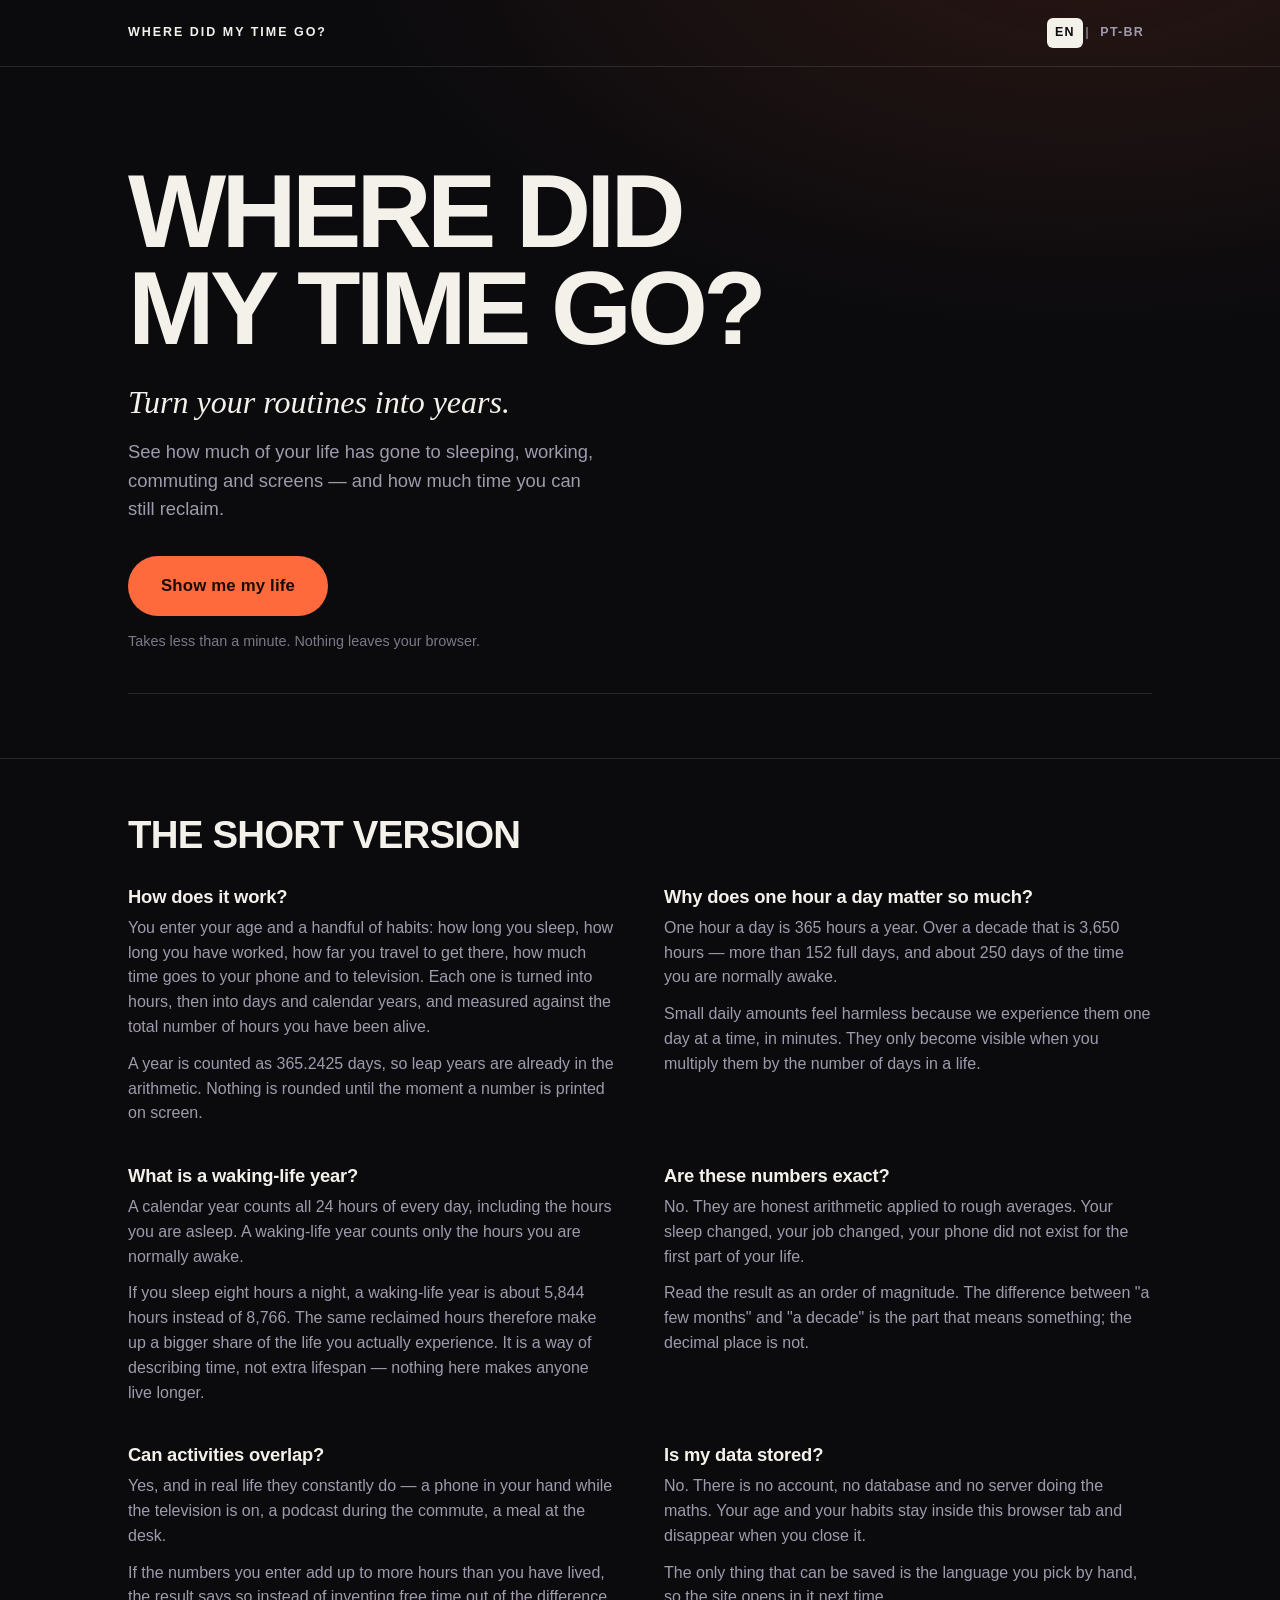
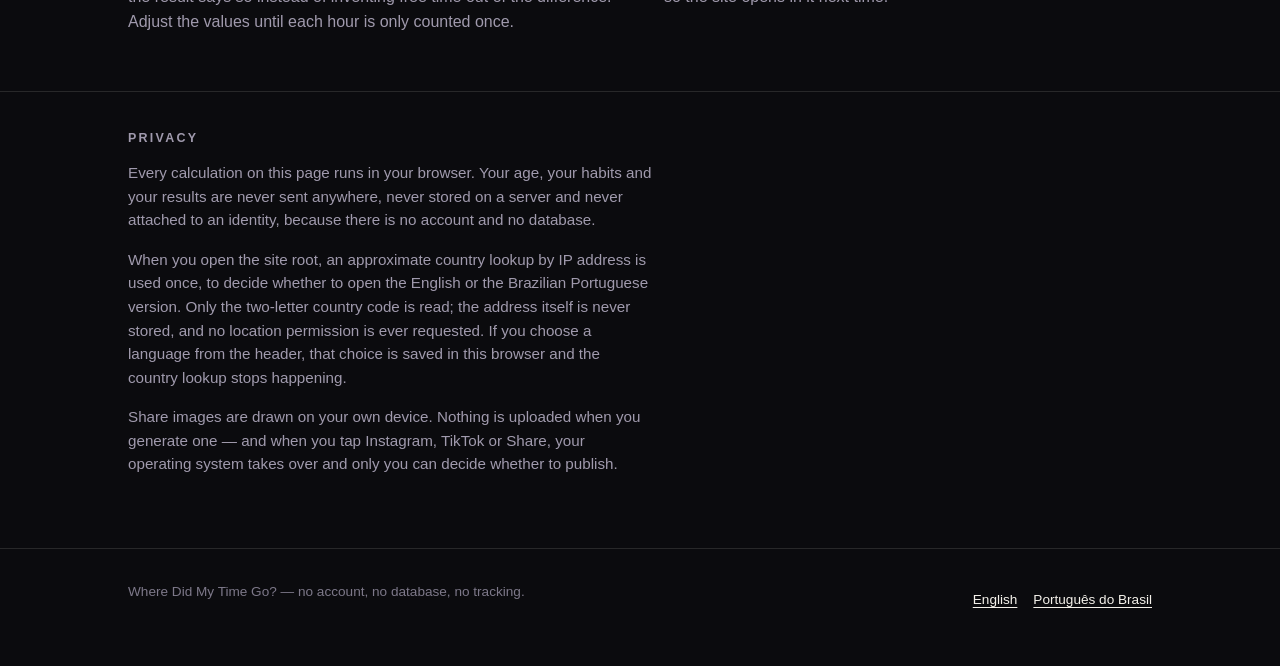
==== index.html @ 9c1699c2 "Add "Where Did My Time Go?" static site A self-contained static utility that converts everyday routi" ====
<!DOCTYPE html>
<html lang="en" data-page="root">
<head>
<meta charset="utf-8">
<meta name="viewport" content="width=device-width, initial-scale=1">
<title>Where Did My Time Go? — Para Onde Foi Meu Tempo?</title>
<meta name="description" content="Turn sleep, work, commuting and screen time into years. Transforme sono, trabalho, deslocamento e tempo de tela em anos.">
<meta name="theme-color" content="#0b0b0e">

<link rel="canonical" href="https://where-did-my-time-go.com/">
<link rel="alternate" hreflang="en" href="https://where-did-my-time-go.com/en/">
<link rel="alternate" hreflang="pt-BR" href="https://where-did-my-time-go.com/pt-br/">
<link rel="alternate" hreflang="x-default" href="https://where-did-my-time-go.com/">

<meta property="og:type" content="website">
<meta property="og:url" content="https://where-did-my-time-go.com/">
<meta property="og:title" content="Where Did My Time Go?">
<meta property="og:description" content="Turn your routines into years.">

<link rel="stylesheet" href="./assets/styles.css">
<link rel="icon" href="data:image/svg+xml,%3Csvg xmlns='http://www.w3.org/2000/svg' viewBox='0 0 100 100'%3E%3Crect width='100' height='100' rx='22' fill='%230b0b0e'/%3E%3Ccircle cx='50' cy='50' r='30' fill='none' stroke='%23ff6a3d' stroke-width='7'/%3E%3Cpath d='M50 30v22l14 9' stroke='%23f4f1ea' stroke-width='7' fill='none' stroke-linecap='round'/%3E%3C/svg%3E">

<script defer src="./assets/language.js"></script>
</head>

<body>
<main class="redirect-page">
  <div>
    <h1 class="redirect-title">Where did my time go?</h1>
    <p class="redirect-status" id="redirect-status" role="status" aria-live="polite">
      Choosing your language… / Escolhendo seu idioma…
    </p>
    <nav class="redirect-links" aria-label="Language / Idioma">
      <a class="btn btn-ghost" href="./en/" hreflang="en" lang="en">English</a>
      <a class="btn btn-ghost" href="./pt-br/" hreflang="pt-BR" lang="pt-BR">Português do Brasil</a>
    </nav>
    <noscript>
      <p class="redirect-status">Pick a language above. / Escolha um idioma acima.</p>
    </noscript>
  </div>
</main>
</body>
</html>
---- assets/styles.css ----
/*
 * styles.css — one stylesheet for the root redirector and both language pages.
 * Mobile first. Typography does the work; colour is never the only signal.
 */

/* ------------------------------------------------------------------ *
 * Tokens
 * ------------------------------------------------------------------ */

:root {
  color-scheme: dark;

  --ink: #0b0b0e;
  --ink-2: #101017;
  --surface: #15151d;
  --surface-2: #1c1c26;
  --line: rgba(244, 241, 234, 0.12);
  --line-strong: rgba(244, 241, 234, 0.24);

  --paper: #f4f1ea;
  --muted: #a09aad;
  --muted-2: #7d7889;

  --accent: #ff6a3d;
  --accent-soft: rgba(255, 106, 61, 0.14);
  --warn: #ffce4f;

  --font-sans: "Helvetica Neue", Helvetica, -apple-system, BlinkMacSystemFont, "Segoe UI",
    Roboto, Arial, sans-serif;
  --font-serif: ui-serif, Georgia, "Times New Roman", serif;

  --radius: 14px;
  --radius-lg: 22px;

  --wrap: 68rem;
  --gutter: 1.25rem;
}

*,
*::before,
*::after {
  box-sizing: border-box;
}

html {
  -webkit-text-size-adjust: 100%;
}

body {
  margin: 0;
  background: var(--ink);
  color: var(--paper);
  font-family: var(--font-sans);
  font-size: 1rem;
  line-height: 1.55;
  overflow-x: hidden;
  text-rendering: optimizeLegibility;
  -webkit-font-smoothing: antialiased;
}

body::before {
  /* one soft light source, top right */
  content: "";
  position: fixed;
  inset: 0;
  pointer-events: none;
  background: radial-gradient(80rem 45rem at 85% -10%, rgba(255, 106, 61, 0.13), transparent 60%);
  z-index: 0;
}

.wrap {
  width: 100%;
  max-width: var(--wrap);
  margin: 0 auto;
  padding: 0 var(--gutter);
  position: relative;
  z-index: 1;
}

h1,
h2,
h3,
h4 {
  margin: 0;
  font-weight: 800;
  letter-spacing: -0.02em;
  line-height: 1.05;
}

p {
  margin: 0 0 1rem;
}

a {
  color: var(--paper);
  text-underline-offset: 0.2em;
}

a:hover {
  color: var(--accent);
}

:focus-visible {
  outline: 3px solid var(--accent);
  outline-offset: 3px;
  border-radius: 4px;
}

.sr-only {
  position: absolute;
  width: 1px;
  height: 1px;
  padding: 0;
  margin: -1px;
  overflow: hidden;
  clip: rect(0 0 0 0);
  clip-path: inset(50%);
  white-space: nowrap;
  border: 0;
}

.skip-link {
  position: absolute;
  left: 0.75rem;
  top: -4rem;
  z-index: 20;
  background: var(--paper);
  color: var(--ink);
  padding: 0.6rem 1rem;
  border-radius: 8px;
  font-weight: 700;
  transition: top 0.15s ease;
}

.skip-link:focus {
  top: 0.75rem;
}

/* ------------------------------------------------------------------ *
 * Header
 * ------------------------------------------------------------------ */

.site-header {
  position: relative;
  z-index: 2;
  padding: 1.1rem 0;
  border-bottom: 1px solid var(--line);
}

.site-header .wrap {
  display: flex;
  align-items: center;
  justify-content: space-between;
  gap: 1rem;
}

.brand {
  font-size: 0.78rem;
  font-weight: 800;
  letter-spacing: 0.16em;
  text-transform: uppercase;
  text-decoration: none;
  color: var(--paper);
}

.brand:hover {
  color: var(--accent);
}

.lang-switch {
  display: flex;
  align-items: center;
  gap: 0.15rem;
  font-size: 0.78rem;
  font-weight: 700;
  letter-spacing: 0.1em;
}

.lang-switch a {
  padding: 0.35rem 0.5rem;
  border-radius: 6px;
  color: var(--muted);
  text-decoration: none;
}

.lang-switch a:hover {
  color: var(--paper);
  background: var(--surface);
}

.lang-switch a[aria-current="true"] {
  color: var(--ink);
  background: var(--paper);
}

.lang-sep {
  color: var(--muted-2);
}

/* ------------------------------------------------------------------ *
 * Buttons
 * ------------------------------------------------------------------ */

.btn {
  display: inline-flex;
  align-items: center;
  justify-content: center;
  gap: 0.5rem;
  min-height: 3rem;
  padding: 0.85rem 1.4rem;
  border: 1px solid transparent;
  border-radius: 999px;
  background: transparent;
  color: var(--paper);
  font: inherit;
  font-weight: 700;
  letter-spacing: 0.01em;
  cursor: pointer;
  transition: background-color 0.15s ease, color 0.15s ease, border-color 0.15s ease,
    transform 0.15s ease;
}

.btn:disabled {
  opacity: 0.4;
  cursor: not-allowed;
}

.btn-primary {
  background: var(--accent);
  color: #1a0b05;
}

.btn-primary:hover:not(:disabled) {
  background: #ff835c;
}

.btn-solid {
  background: var(--paper);
  color: var(--ink);
}

.btn-solid:hover:not(:disabled) {
  background: #fff;
}

.btn-ghost {
  border-color: var(--line-strong);
  color: var(--paper);
}

.btn-ghost:hover:not(:disabled) {
  background: var(--surface-2);
  border-color: var(--paper);
}

.btn-quiet {
  background: var(--surface-2);
  color: var(--paper);
  min-height: 2.6rem;
  padding: 0.6rem 1.1rem;
  font-size: 0.92rem;
}

.btn-quiet:hover:not(:disabled) {
  background: #262633;
}

.btn-lg {
  min-height: 3.5rem;
  padding: 1rem 2rem;
  font-size: 1.05rem;
}

/* ------------------------------------------------------------------ *
 * Hero
 * ------------------------------------------------------------------ */

.hero {
  padding: 3.5rem 0 3rem;
}

.hero-title {
  font-size: clamp(2.6rem, 12vw, 6.5rem);
  line-height: 0.94;
  letter-spacing: -0.045em;
  text-transform: uppercase;
  margin-bottom: 1.5rem;
  text-wrap: balance;
}

.hero-lede {
  font-family: var(--font-serif);
  font-size: clamp(1.35rem, 4.6vw, 2rem);
  line-height: 1.25;
  font-style: italic;
  color: var(--paper);
  margin-bottom: 1rem;
  max-width: 24ch;
}

.hero-sub {
  font-size: 1.05rem;
  color: var(--muted);
  max-width: 46ch;
  margin-bottom: 2rem;
}

.hero-helper {
  margin-top: 0.9rem;
  font-size: 0.9rem;
  color: var(--muted-2);
}

.hero-rule {
  height: 1px;
  background: var(--line);
  margin: 2.5rem 0 0;
  border: 0;
}

/* ------------------------------------------------------------------ *
 * Sections
 * ------------------------------------------------------------------ */

.section {
  padding: 3rem 0;
}

.section-title {
  font-size: clamp(1.9rem, 7vw, 3.4rem);
  text-transform: uppercase;
  letter-spacing: -0.03em;
  margin-bottom: 0.75rem;
  text-wrap: balance;
}

.section-lead {
  color: var(--muted);
  max-width: 52ch;
  margin-bottom: 2rem;
}

.section-kicker {
  font-size: 0.78rem;
  font-weight: 800;
  letter-spacing: 0.18em;
  text-transform: uppercase;
  color: var(--muted);
  margin-bottom: 0.75rem;
}

.section-note {
  color: var(--muted);
  font-size: 0.92rem;
  max-width: 56ch;
}

.section-note-warn {
  color: var(--warn);
}

/* ------------------------------------------------------------------ *
 * Calculator
 * ------------------------------------------------------------------ */

/*
 * .calculator also carries .wrap, so only the block padding may be set here —
 * a shorthand would wipe out the gutter and push the form to the screen edge.
 */
.calculator {
  padding-top: 1rem;
  padding-bottom: 3rem;
}

/* Sections whose contents are rendered by JS get their gutter from the inner
   element, since the section itself carries the full-bleed border. */
.result-inner,
.reclaim-inner,
.share-inner {
  width: 100%;
  max-width: var(--wrap);
  margin: 0 auto;
  padding: 0 var(--gutter);
}

.stepnav {
  display: flex;
  gap: 1.25rem;
  list-style: none;
  margin: 0 0 2rem;
  padding: 0 0 1rem;
  border-bottom: 1px solid var(--line);
  font-size: 0.8rem;
  letter-spacing: 0.08em;
  text-transform: uppercase;
  color: var(--muted-2);
  overflow-x: auto;
}

.stepnav-item {
  display: flex;
  align-items: center;
  gap: 0.45rem;
  white-space: nowrap;
}

.stepnav-num {
  display: inline-grid;
  place-items: center;
  width: 1.5rem;
  height: 1.5rem;
  border-radius: 50%;
  border: 1px solid var(--line-strong);
  font-size: 0.75rem;
  font-weight: 700;
}

.stepnav-item.is-current {
  color: var(--paper);
}

.stepnav-item.is-current .stepnav-num {
  background: var(--accent);
  border-color: var(--accent);
  color: #1a0b05;
}

.stepnav-item.is-done {
  color: var(--muted);
}

.stepnav-item.is-done .stepnav-num {
  background: var(--surface-2);
  border-color: var(--line-strong);
}

.step-title {
  font-size: clamp(1.7rem, 6.5vw, 3rem);
  margin-bottom: 0.6rem;
  text-wrap: balance;
}

.step-help {
  color: var(--muted);
  max-width: 52ch;
  margin-bottom: 2rem;
}

.step-actions {
  display: flex;
  flex-wrap: wrap;
  gap: 0.75rem;
  margin-top: 2rem;
}

/* Fields */

.field {
  display: flex;
  flex-direction: column;
  gap: 0.4rem;
  margin-bottom: 1.1rem;
}

.field label {
  font-size: 0.82rem;
  font-weight: 700;
  letter-spacing: 0.06em;
  text-transform: uppercase;
  color: var(--muted);
}

.field input,
.field select,
.caption-text {
  width: 100%;
  min-height: 3.25rem;
  padding: 0.75rem 0.9rem;
  border: 1px solid var(--line-strong);
  border-radius: var(--radius);
  background: var(--surface);
  color: var(--paper);
  font: inherit;
  font-size: 1.05rem;
  font-variant-numeric: tabular-nums;
}

.field select {
  appearance: none;
  background-image: linear-gradient(45deg, transparent 50%, var(--muted) 50%),
    linear-gradient(135deg, var(--muted) 50%, transparent 50%);
  background-position: calc(100% - 1.15rem) 1.45rem, calc(100% - 0.85rem) 1.45rem;
  background-size: 6px 6px, 6px 6px;
  background-repeat: no-repeat;
  padding-right: 2.5rem;
}

.field input:focus,
.field select:focus,
.caption-text:focus {
  border-color: var(--accent);
}

.field input[aria-invalid="true"] {
  border-color: #ff7a7a;
}

.field-help {
  margin: 0;
  font-size: 0.84rem;
  color: var(--muted-2);
}

.field-error {
  margin: 0;
  font-size: 0.86rem;
  font-weight: 600;
  color: #ff9a9a;
}

.field-error::before {
  content: "▲ ";
  font-size: 0.7em;
}

.field-grid {
  display: grid;
  gap: 0 1rem;
  grid-template-columns: 1fr;
}

.field-wide {
  grid-column: 1 / -1;
}

.age-field {
  max-width: 12rem;
}

.age-field input {
  font-size: 2.5rem;
  font-weight: 800;
  min-height: 4.5rem;
  text-align: center;
  letter-spacing: -0.02em;
}

.form-status {
  min-height: 1.4rem;
  color: #ff9a9a;
  font-weight: 600;
  font-size: 0.9rem;
}

/* Accordion panels */

.panels {
  display: flex;
  flex-direction: column;
  gap: 0.6rem;
}

.panel {
  border: 1px solid var(--line);
  border-radius: var(--radius-lg);
  background: linear-gradient(180deg, rgba(255, 255, 255, 0.02), transparent);
  overflow: hidden;
}

.panel.is-open {
  border-color: var(--line-strong);
  background: var(--surface);
}

.panel-heading {
  margin: 0;
  font-size: 1rem;
}

.panel-head {
  display: flex;
  align-items: center;
  gap: 0.75rem;
  width: 100%;
  padding: 1.1rem 1.15rem;
  border: 0;
  background: transparent;
  color: var(--paper);
  font: inherit;
  text-align: left;
  cursor: pointer;
}

.panel-emoji {
  font-size: 1.35rem;
  line-height: 1;
}

.panel-title {
  font-weight: 800;
  letter-spacing: -0.01em;
}

.panel-summary {
  margin-left: auto;
  font-size: 0.85rem;
  color: var(--muted);
  font-variant-numeric: tabular-nums;
  text-align: right;
}

.panel-chevron {
  width: 0.6rem;
  height: 0.6rem;
  border-right: 2px solid var(--muted);
  border-bottom: 2px solid var(--muted);
  transform: rotate(45deg);
  transition: transform 0.2s ease;
  flex: none;
}

.panel.is-open .panel-chevron {
  transform: rotate(-135deg);
}

.panel-body {
  padding: 0 1.15rem 1.35rem;
}

.panel-question {
  font-family: var(--font-serif);
  font-size: 1.15rem;
  font-style: italic;
  color: var(--paper);
  margin: 0 0 1.25rem;
}

.panel-note {
  font-size: 0.87rem;
  color: var(--muted-2);
  max-width: 54ch;
  margin-bottom: 1rem;
}

/* Optional activities */

.extras {
  margin-top: 2.5rem;
}

.extras-title {
  font-size: 0.78rem;
  font-weight: 800;
  letter-spacing: 0.18em;
  text-transform: uppercase;
  color: var(--muted);
  margin-bottom: 1rem;
}

.activities {
  display: flex;
  flex-direction: column;
  gap: 0.75rem;
  margin-bottom: 1rem;
}

.activity {
  border: 1px solid var(--line);
  border-radius: var(--radius-lg);
  background: var(--surface);
  padding: 1rem 1.15rem 0.4rem;
}

.activity-head {
  display: flex;
  align-items: flex-end;
  gap: 0.75rem;
}

.activity-emoji {
  font-size: 1.5rem;
  line-height: 2.6rem;
}

.field-name {
  flex: 1;
}

.activity-remove {
  flex: none;
  width: 2.6rem;
  height: 2.6rem;
  margin-bottom: 1.1rem;
  border: 1px solid var(--line-strong);
  border-radius: 50%;
  background: transparent;
  color: var(--muted);
  font-size: 1.3rem;
  line-height: 1;
  cursor: pointer;
}

.activity-remove:hover {
  color: var(--paper);
  border-color: var(--paper);
}

.activity-picker {
  margin-top: 1rem;
  padding: 1rem;
  border: 1px dashed var(--line-strong);
  border-radius: var(--radius-lg);
}

.activity-picker-hint {
  font-size: 0.85rem;
  color: var(--muted);
  margin-bottom: 0.75rem;
}

.chips {
  display: flex;
  flex-wrap: wrap;
  gap: 0.5rem;
}

.chip {
  padding: 0.6rem 1rem;
  border: 1px solid var(--line-strong);
  border-radius: 999px;
  background: transparent;
  color: var(--paper);
  font: inherit;
  font-size: 0.92rem;
  cursor: pointer;
}

.chip:hover {
  background: var(--surface-2);
  border-color: var(--paper);
}

.chips-radio {
  gap: 0.5rem;
}

.chip-radio input {
  position: absolute;
  opacity: 0;
  width: 1px;
  height: 1px;
}

.chip-radio label {
  display: inline-block;
  padding: 0.6rem 1rem;
  border: 1px solid var(--line-strong);
  border-radius: 999px;
  font-size: 0.92rem;
  font-weight: 600;
  cursor: pointer;
  text-transform: none;
  letter-spacing: 0;
  color: var(--paper);
}

.chip-radio input:checked + label {
  background: var(--paper);
  border-color: var(--paper);
  color: var(--ink);
}

.chip-radio input:focus-visible + label {
  outline: 3px solid var(--accent);
  outline-offset: 3px;
}

/* ------------------------------------------------------------------ *
 * Result
 * ------------------------------------------------------------------ */

.result {
  padding: 2rem 0 3rem;
  border-top: 1px solid var(--line);
}

.result-hero {
  padding: 1.5rem 0 2.5rem;
}

.result-hero-title {
  font-size: clamp(2.1rem, 8.5vw, 4.6rem);
  line-height: 0.98;
  letter-spacing: -0.04em;
  margin-bottom: 1.5rem;
  text-wrap: balance;
}

.result-hero-sub {
  color: var(--muted);
  font-size: 0.95rem;
  letter-spacing: 0.06em;
  text-transform: uppercase;
  margin-bottom: 1.25rem;
}

.bignums {
  display: grid;
  grid-template-columns: repeat(2, minmax(0, 1fr));
  gap: 1.5rem;
  margin: 0;
}

.bignum-value {
  margin: 0;
  font-size: clamp(2.2rem, 9vw, 4rem);
  font-weight: 800;
  letter-spacing: -0.04em;
  font-variant-numeric: tabular-nums;
  line-height: 1;
}

.bignum-label {
  font-size: 0.8rem;
  letter-spacing: 0.16em;
  text-transform: uppercase;
  color: var(--muted);
  margin-top: 0.35rem;
}

/* Life bar */

.lifebar-block {
  margin: 2.5rem 0 3rem;
}

.lifebar {
  display: flex;
  width: 100%;
  height: 5.5rem;
  margin: 1.25rem 0 0.75rem;
  padding: 0;
  list-style: none;
  border-radius: var(--radius);
  overflow: hidden;
  background: var(--surface);
  border: 1px solid var(--line);
}

.lifebar-item {
  width: var(--w);
  min-width: 2px;
  display: flex;
}

.lifebar-seg {
  flex: 1;
  border: 0;
  padding: 0;
  cursor: pointer;
  background-color: var(--c);
  position: relative;
  transition: filter 0.15s ease;
}

.lifebar-seg:hover,
.lifebar-seg.is-active {
  filter: brightness(1.25);
}

.lifebar-seg.is-active::after {
  content: "";
  position: absolute;
  inset: 0;
  border: 2px solid var(--paper);
}

.lifebar-detail {
  min-height: 3rem;
  font-size: 0.92rem;
  color: var(--muted);
  font-variant-numeric: tabular-nums;
}

.legend {
  display: grid;
  grid-template-columns: 1fr;
  gap: 0.35rem;
  margin-top: 0.5rem;
}

.legend-item {
  display: flex;
  align-items: center;
  gap: 0.65rem;
  width: 100%;
  padding: 0.55rem 0.65rem;
  border: 1px solid transparent;
  border-radius: 10px;
  background: transparent;
  color: var(--paper);
  font: inherit;
  font-size: 0.92rem;
  text-align: left;
  cursor: pointer;
}

.legend-item:hover,
.legend-item.is-active {
  background: var(--surface);
  border-color: var(--line);
}

.legend-swatch {
  flex: none;
  width: 1.15rem;
  height: 1.15rem;
  border-radius: 4px;
  background-color: var(--c);
}

.legend-label {
  flex: 1;
}

.legend-value {
  color: var(--muted);
  font-variant-numeric: tabular-nums;
}

/*
 * Patterns, so segments are never distinguished by colour alone.
 * The same pattern appears on the bar and on its legend swatch.
 */
.pattern-p1 {
  background-image: repeating-linear-gradient(45deg, rgba(0, 0, 0, 0.28) 0 6px, transparent 6px 12px);
}
.pattern-p2 {
  background-image: repeating-linear-gradient(-45deg, rgba(0, 0, 0, 0.28) 0 5px, transparent 5px 11px);
}
.pattern-p3 {
  background-image: repeating-linear-gradient(0deg, rgba(0, 0, 0, 0.28) 0 4px, transparent 4px 10px);
}
.pattern-p4 {
  background-image: radial-gradient(rgba(0, 0, 0, 0.34) 1.6px, transparent 1.7px);
  background-size: 9px 9px;
}
.pattern-p5 {
  background-image: repeating-linear-gradient(90deg, rgba(0, 0, 0, 0.28) 0 4px, transparent 4px 10px);
}
.pattern-p6 {
  background-image: repeating-linear-gradient(45deg, rgba(0, 0, 0, 0.22) 0 2px, transparent 2px 14px);
}

/* Result cards */

.result-cards {
  display: grid;
  grid-template-columns: 1fr;
  gap: 0.85rem;
  margin-top: 1.25rem;
}

.result-card {
  position: relative;
  padding: 1.4rem 1.35rem 1.2rem;
  border: 1px solid var(--line);
  border-radius: var(--radius-lg);
  background: var(--surface);
  overflow: hidden;
}

.result-card::before {
  content: "";
  position: absolute;
  left: 0;
  top: 0;
  bottom: 0;
  width: 5px;
  background: var(--c);
}

.result-card-title {
  display: flex;
  align-items: center;
  gap: 0.5rem;
  font-size: 0.82rem;
  font-weight: 800;
  letter-spacing: 0.14em;
  text-transform: uppercase;
  color: var(--muted);
  margin-bottom: 0.6rem;
}

.result-card-emoji {
  font-size: 1.1rem;
}

.result-card-years {
  margin: 0 0 0.15rem;
  line-height: 0.95;
}

.result-card-years strong {
  font-size: clamp(3rem, 14vw, 4.5rem);
  font-weight: 800;
  letter-spacing: -0.045em;
  font-variant-numeric: tabular-nums;
}

.result-card-years span {
  font-size: 1rem;
  letter-spacing: 0.14em;
  text-transform: uppercase;
  color: var(--muted);
}

.result-card-percent {
  margin: 0 0 1rem;
  color: var(--accent);
  font-weight: 700;
  font-variant-numeric: tabular-nums;
}

.result-card-meta {
  display: flex;
  gap: 1.75rem;
  margin: 0;
  padding-top: 0.85rem;
  border-top: 1px solid var(--line);
}

.result-card-meta dt {
  font-size: 0.72rem;
  letter-spacing: 0.14em;
  text-transform: uppercase;
  color: var(--muted-2);
}

.result-card-meta dd {
  margin: 0.1rem 0 0;
  font-weight: 700;
  font-variant-numeric: tabular-nums;
}

/* Unaccounted + overlap */

.unaccounted,
.overlap {
  margin-top: 2.5rem;
  padding: 1.75rem 1.5rem;
  border-radius: var(--radius-lg);
  border: 1px solid var(--line);
  background: linear-gradient(180deg, rgba(255, 255, 255, 0.03), transparent);
}

.unaccounted-title,
.overlap-title {
  font-size: 0.82rem;
  font-weight: 800;
  letter-spacing: 0.16em;
  text-transform: uppercase;
  color: var(--muted);
  margin-bottom: 0.75rem;
}

.overlap {
  border-color: rgba(255, 206, 79, 0.45);
  background: rgba(255, 206, 79, 0.07);
}

.overlap-title {
  color: var(--warn);
  font-size: 1.15rem;
  letter-spacing: -0.01em;
  text-transform: none;
}

.overlap p {
  color: var(--paper);
  max-width: 58ch;
}

.overlap-unknown {
  color: var(--muted) !important;
  font-size: 0.92rem;
}

.unaccounted-years {
  margin: 0;
  line-height: 0.95;
}

.unaccounted-years strong {
  font-size: clamp(3rem, 15vw, 5rem);
  font-weight: 800;
  letter-spacing: -0.045em;
  font-variant-numeric: tabular-nums;
}

.unaccounted-percent {
  color: var(--accent);
  font-weight: 700;
  margin: 0.35rem 0 1rem;
}

.unaccounted-body {
  color: var(--muted);
  max-width: 58ch;
  margin: 0;
}

.result-actions {
  display: flex;
  flex-wrap: wrap;
  gap: 0.75rem;
  margin-top: 2.5rem;
}

/* ------------------------------------------------------------------ *
 * Reclaim
 * ------------------------------------------------------------------ */

.reclaim {
  padding: 3rem 0;
  border-top: 1px solid var(--line);
}

.reclaim-controls {
  display: grid;
  grid-template-columns: 1fr;
  gap: 0 1.5rem;
  padding: 1.5rem;
  border: 1px solid var(--line);
  border-radius: var(--radius-lg);
  background: var(--surface);
}

.reclaim-amounts {
  border: 0;
  padding: 0;
  margin: 0 0 1.1rem;
}

.reclaim-amounts legend {
  padding: 0;
  font-size: 0.82rem;
  font-weight: 700;
  letter-spacing: 0.06em;
  text-transform: uppercase;
  color: var(--muted);
  margin-bottom: 0.5rem;
}

.field-inline {
  margin-top: 0.9rem;
  max-width: 14rem;
}

.reclaim-output {
  margin-top: 2rem;
}

.reclaim-headline {
  font-size: clamp(1.5rem, 6vw, 2.6rem);
  font-weight: 800;
  letter-spacing: -0.03em;
  text-transform: uppercase;
  line-height: 1.05;
  margin-bottom: 1.5rem;
  text-wrap: balance;
}

.reclaim-numbers {
  display: grid;
  grid-template-columns: 1fr;
  gap: 1.25rem;
  margin: 0 0 1.5rem;
  padding: 1.5rem 0;
  border-top: 1px solid var(--line);
  border-bottom: 1px solid var(--line);
}

.reclaim-numbers dd {
  margin: 0;
  font-size: clamp(2.4rem, 10vw, 3.6rem);
  font-weight: 800;
  letter-spacing: -0.04em;
  line-height: 1;
  font-variant-numeric: tabular-nums;
}

.reclaim-numbers dt {
  font-size: 0.8rem;
  letter-spacing: 0.16em;
  text-transform: uppercase;
  color: var(--muted);
  margin-top: 0.35rem;
}

.reclaim-another {
  font-family: var(--font-serif);
  font-style: italic;
  font-size: 1.15rem;
  color: var(--muted);
  margin-bottom: 0.5rem;
}

.reclaim-waking {
  font-size: 1.15rem;
  letter-spacing: 0.02em;
  text-transform: uppercase;
  color: var(--muted);
}

.reclaim-waking strong {
  display: block;
  font-size: clamp(2.6rem, 11vw, 4.2rem);
  font-weight: 800;
  letter-spacing: -0.04em;
  color: var(--accent);
  line-height: 1;
  margin-bottom: 0.25rem;
}

.reclaim-warn {
  color: var(--warn);
  font-size: 0.92rem;
  max-width: 58ch;
}

.reclaim-note {
  color: var(--muted-2);
  font-size: 0.9rem;
  max-width: 60ch;
}

.tip {
  margin: 1.5rem 0;
  padding: 0.9rem 1.1rem;
  border: 1px solid var(--line);
  border-radius: var(--radius);
  background: var(--surface);
}

.tip summary {
  cursor: pointer;
  font-weight: 700;
  font-size: 0.95rem;
}

.tip p {
  margin: 0.75rem 0 0;
  color: var(--muted);
  font-size: 0.92rem;
  max-width: 60ch;
}

/* ------------------------------------------------------------------ *
 * Share
 * ------------------------------------------------------------------ */

.share {
  padding: 3rem 0 4rem;
  border-top: 1px solid var(--line);
}

.share-tabs {
  display: flex;
  flex-wrap: wrap;
  gap: 0.5rem;
  margin-bottom: 1.75rem;
}

.share-tab {
  padding: 0.7rem 1.15rem;
  border: 1px solid var(--line-strong);
  border-radius: 999px;
  background: transparent;
  color: var(--paper);
  font: inherit;
  font-weight: 700;
  font-size: 0.92rem;
  cursor: pointer;
}

.share-tab.is-active {
  background: var(--paper);
  border-color: var(--paper);
  color: var(--ink);
}

.share-tab:disabled {
  opacity: 0.35;
  cursor: not-allowed;
}

.share-layout {
  display: grid;
  grid-template-columns: 1fr;
  gap: 2rem;
}

.share-preview {
  margin: 0;
}

.share-preview canvas {
  display: block;
  width: 100%;
  max-width: 26rem;
  height: auto;
  margin: 0 auto;
  border-radius: var(--radius-lg);
  border: 1px solid var(--line);
  box-shadow: 0 30px 60px -30px rgba(0, 0, 0, 0.9);
  background: var(--ink-2);
}

.share-preview canvas.is-tall {
  max-width: 20rem;
}

.share-preview-note {
  margin-top: 0.75rem;
  text-align: center;
  font-size: 0.82rem;
  color: var(--muted-2);
  font-variant-numeric: tabular-nums;
}

.share-buttons {
  display: flex;
  flex-wrap: wrap;
  gap: 0.6rem;
}

.share-buttons .btn {
  flex: 1 1 9rem;
}

.share-choice {
  order: 99;
  flex: 1 1 100%;
  display: flex;
  flex-wrap: wrap;
  align-items: center;
  gap: 0.5rem;
  padding: 0.9rem 1rem;
  border: 1px dashed var(--line-strong);
  border-radius: var(--radius);
}

.share-choice-title {
  margin: 0;
  flex: 1 1 100%;
  font-size: 0.85rem;
  color: var(--muted);
}

.share-status {
  min-height: 2.6rem;
  margin: 1rem 0 0;
  font-size: 0.92rem;
  color: var(--warn);
}

.caption-block {
  margin-top: 0.5rem;
}

.caption-label {
  display: block;
  font-size: 0.78rem;
  font-weight: 800;
  letter-spacing: 0.16em;
  text-transform: uppercase;
  color: var(--muted);
  margin-bottom: 0.5rem;
}

.caption-text {
  min-height: 8rem;
  resize: vertical;
  font-size: 0.92rem;
  line-height: 1.5;
  margin-bottom: 0.75rem;
}

.viral-cta {
  margin: 3rem 0 0;
  font-family: var(--font-serif);
  font-style: italic;
  font-size: clamp(1.35rem, 5vw, 2.2rem);
  line-height: 1.2;
  color: var(--paper);
  max-width: 22ch;
  text-wrap: balance;
}

/* ------------------------------------------------------------------ *
 * Editorial / FAQ / privacy / footer
 * ------------------------------------------------------------------ */

.editorial {
  padding: 3.5rem 0;
  border-top: 1px solid var(--line);
}

.editorial h2 {
  font-size: clamp(1.6rem, 6vw, 2.4rem);
  margin-bottom: 2rem;
  text-transform: uppercase;
  letter-spacing: -0.02em;
}

.faq {
  display: grid;
  gap: 2rem;
  max-width: 62ch;
}

.faq h3 {
  font-size: 1.15rem;
  margin-bottom: 0.6rem;
  letter-spacing: -0.01em;
}

.faq p {
  color: var(--muted);
  margin-bottom: 0.75rem;
}

.faq p:last-child {
  margin-bottom: 0;
}

.privacy {
  padding: 2.5rem 0 3.5rem;
  border-top: 1px solid var(--line);
}

.privacy h2 {
  font-size: 0.78rem;
  font-weight: 800;
  letter-spacing: 0.18em;
  text-transform: uppercase;
  color: var(--muted);
  margin-bottom: 1rem;
}

.privacy p {
  color: var(--muted);
  max-width: 62ch;
  font-size: 0.95rem;
}

.site-footer {
  padding: 2rem 0 3rem;
  border-top: 1px solid var(--line);
  font-size: 0.85rem;
  color: var(--muted-2);
}

.site-footer .wrap {
  display: flex;
  flex-wrap: wrap;
  gap: 1rem;
  justify-content: space-between;
  align-items: center;
}

.footer-langs {
  display: flex;
  gap: 1rem;
}

/* Root redirect page */

.redirect-page {
  min-height: 100svh;
  display: grid;
  place-items: center;
  text-align: center;
  padding: 2rem;
}

.redirect-title {
  font-size: clamp(1.8rem, 8vw, 3rem);
  text-transform: uppercase;
  margin-bottom: 1rem;
}

.redirect-status {
  color: var(--muted);
  margin-bottom: 2rem;
}

.redirect-links {
  display: flex;
  gap: 0.75rem;
  justify-content: center;
  flex-wrap: wrap;
}

/* ------------------------------------------------------------------ *
 * Motion
 * ------------------------------------------------------------------ */

@keyframes reveal-up {
  from {
    opacity: 0;
    transform: translateY(18px);
  }
  to {
    opacity: 1;
    transform: none;
  }
}

.reveal {
  animation: reveal-up 0.55s cubic-bezier(0.22, 0.8, 0.3, 1) both;
}

@media (prefers-reduced-motion: reduce) {
  *,
  *::before,
  *::after {
    animation-duration: 0.001ms !important;
    animation-iteration-count: 1 !important;
    transition-duration: 0.001ms !important;
    scroll-behavior: auto !important;
  }

  .reveal {
    animation: none;
  }
}

/* ------------------------------------------------------------------ *
 * Wider screens
 * ------------------------------------------------------------------ */

@media (min-width: 40em) {
  :root {
    --gutter: 2rem;
  }

  .field-grid {
    grid-template-columns: repeat(2, minmax(0, 1fr));
  }

  .bignums {
    gap: 3rem;
    max-width: 34rem;
  }

  .legend {
    grid-template-columns: repeat(2, minmax(0, 1fr));
  }

  .result-cards {
    grid-template-columns: repeat(2, minmax(0, 1fr));
  }

  .reclaim-numbers {
    grid-template-columns: repeat(3, minmax(0, 1fr));
  }

  .reclaim-controls {
    grid-template-columns: repeat(2, minmax(0, 1fr));
  }

  .reclaim-amounts {
    grid-column: 1 / -1;
    order: -1;
  }

  .share-buttons .btn {
    flex: 0 1 auto;
  }
}

@media (min-width: 64em) {
  .hero {
    padding: 6rem 0 4rem;
  }

  .hero-sub {
    font-size: 1.15rem;
  }

  .lifebar {
    height: 7rem;
  }

  .result-cards {
    grid-template-columns: repeat(3, minmax(0, 1fr));
  }

  .legend {
    grid-template-columns: repeat(3, minmax(0, 1fr));
  }

  .share-layout {
    grid-template-columns: minmax(0, 22rem) minmax(0, 1fr);
    gap: 3rem;
    align-items: start;
  }

  .share-preview canvas,
  .share-preview canvas.is-tall {
    max-width: 100%;
  }

  .faq {
    grid-template-columns: repeat(2, minmax(0, 1fr));
    max-width: none;
    gap: 2.5rem 3rem;
  }
}
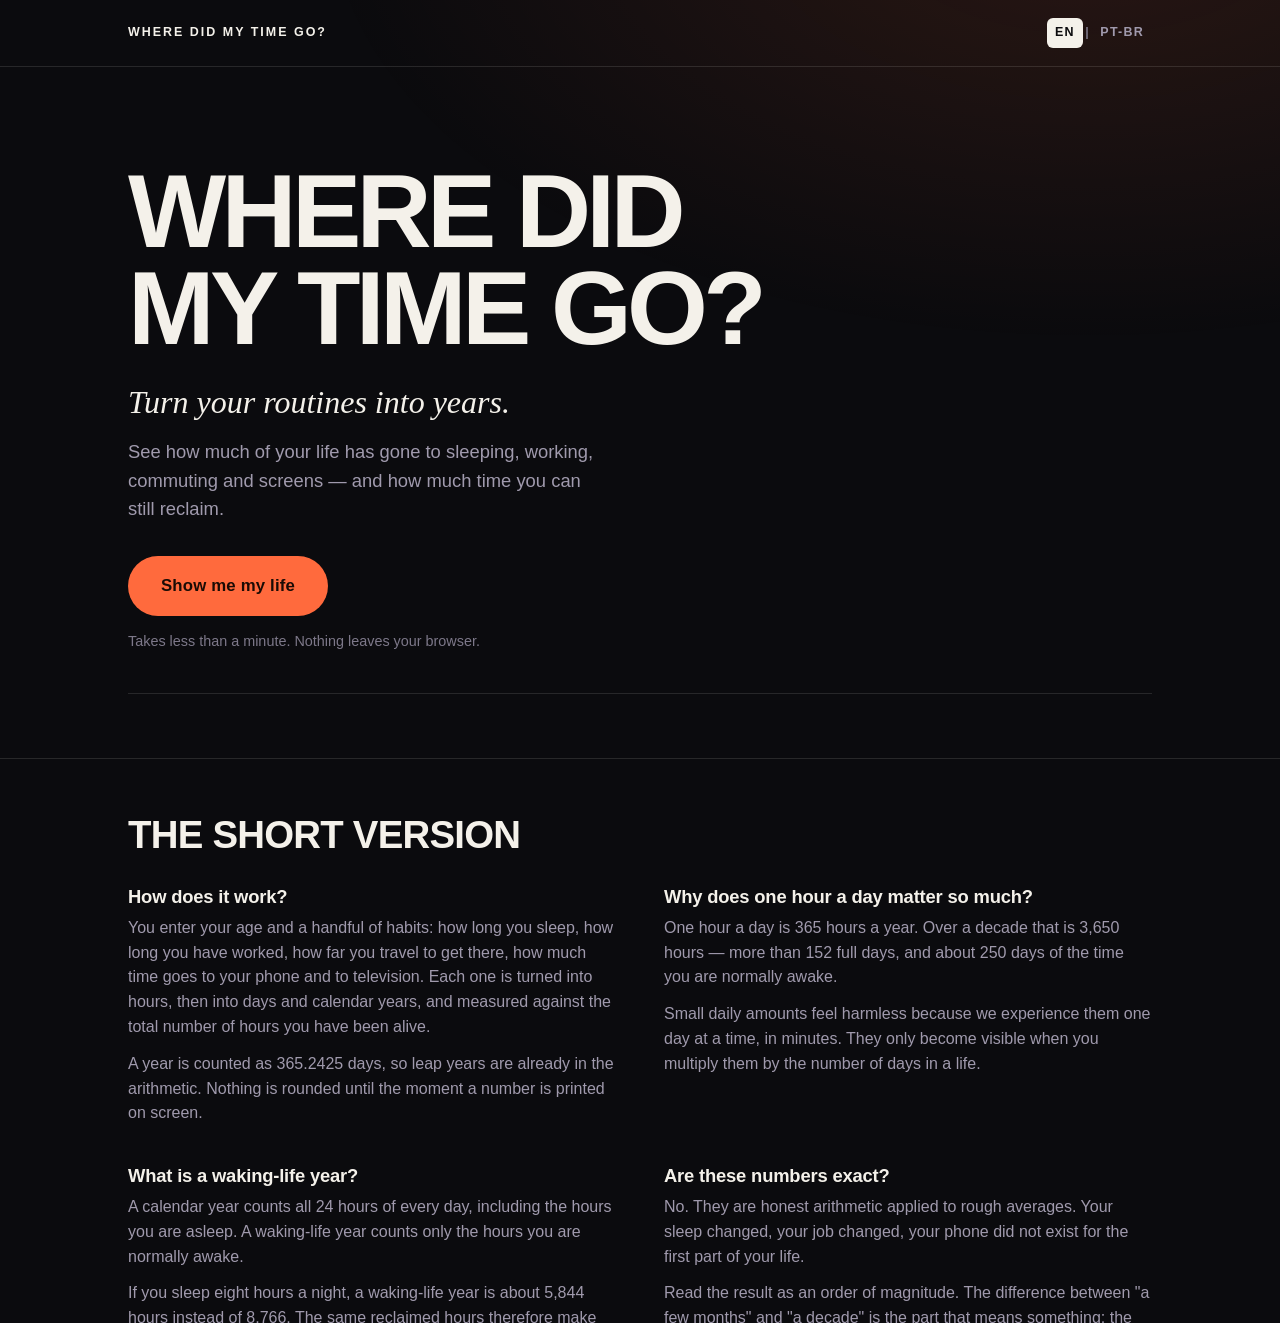
==== commit fc6e4c7e: "Point the site's canonical addresses at wdmtg.site The domain is registered, so the placeholder wher" ====
--- a/index.html
+++ b/index.html
@@ -7,13 +7,13 @@
 <meta name="description" content="Turn sleep, work, commuting and screen time into years. Transforme sono, trabalho, deslocamento e tempo de tela em anos.">
 <meta name="theme-color" content="#0b0b0e">
 
-<link rel="canonical" href="https://where-did-my-time-go.com/">
-<link rel="alternate" hreflang="en" href="https://where-did-my-time-go.com/en/">
-<link rel="alternate" hreflang="pt-BR" href="https://where-did-my-time-go.com/pt-br/">
-<link rel="alternate" hreflang="x-default" href="https://where-did-my-time-go.com/">
+<link rel="canonical" href="https://wdmtg.site/">
+<link rel="alternate" hreflang="en" href="https://wdmtg.site/en/">
+<link rel="alternate" hreflang="pt-BR" href="https://wdmtg.site/pt-br/">
+<link rel="alternate" hreflang="x-default" href="https://wdmtg.site/">
 
 <meta property="og:type" content="website">
-<meta property="og:url" content="https://where-did-my-time-go.com/">
+<meta property="og:url" content="https://wdmtg.site/">
 <meta property="og:title" content="Where Did My Time Go?">
 <meta property="og:description" content="Turn your routines into years.">
 
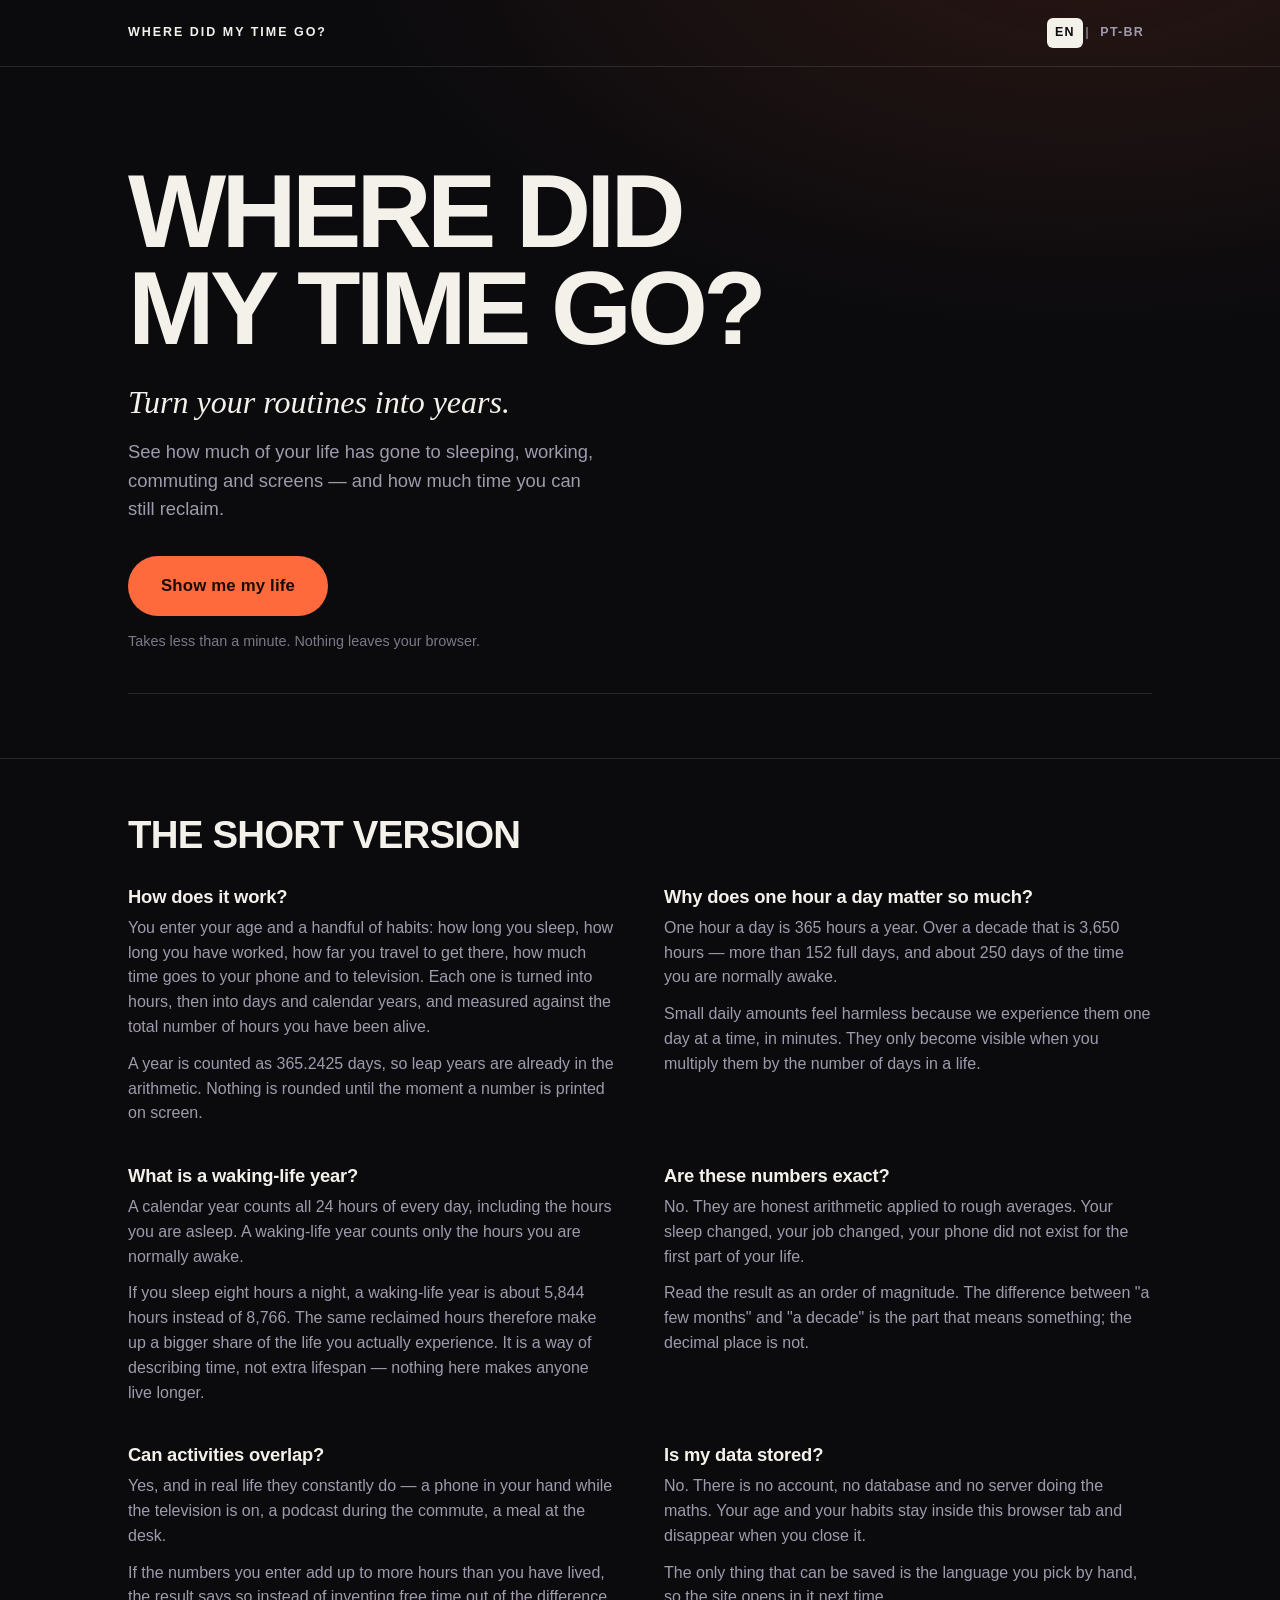
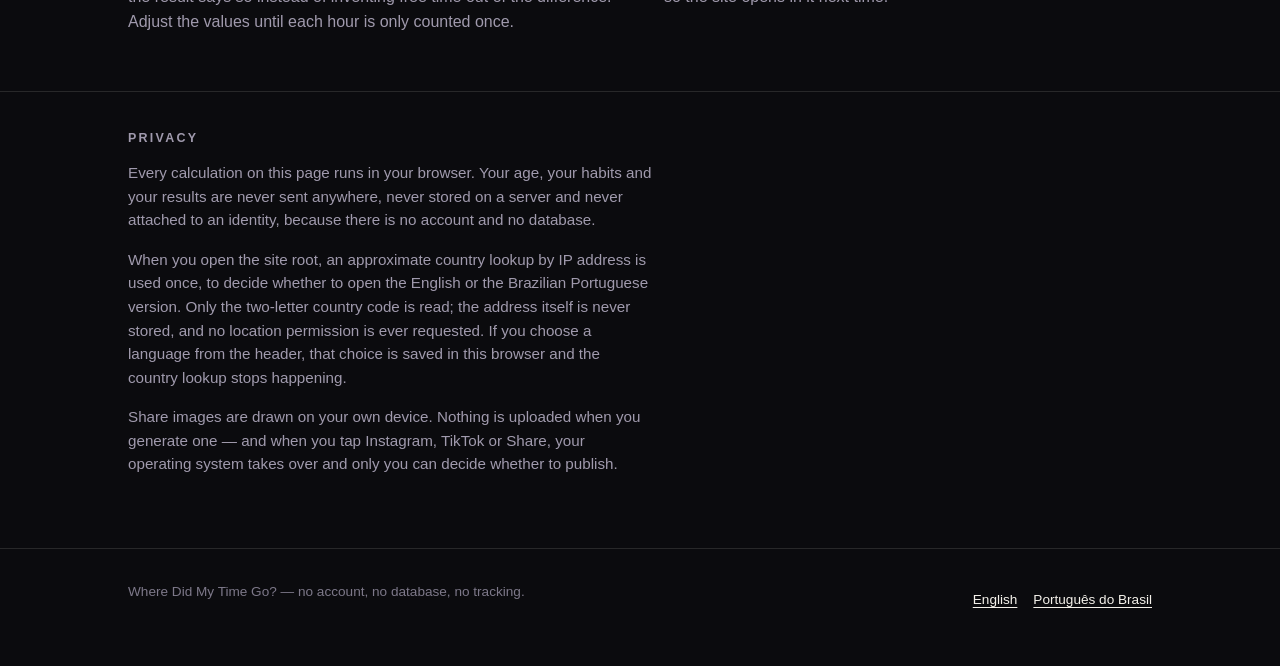
==== commit a7dab666: "Add the Google AdSense loader to every page Publisher ca-pub-9468948964012627, in the <head> of the " ====
--- a/index.html
+++ b/index.html
@@ -20,6 +20,10 @@
 <link rel="stylesheet" href="./assets/styles.css">
 <link rel="icon" href="data:image/svg+xml,%3Csvg xmlns='http://www.w3.org/2000/svg' viewBox='0 0 100 100'%3E%3Crect width='100' height='100' rx='22' fill='%230b0b0e'/%3E%3Ccircle cx='50' cy='50' r='30' fill='none' stroke='%23ff6a3d' stroke-width='7'/%3E%3Cpath d='M50 30v22l14 9' stroke='%23f4f1ea' stroke-width='7' fill='none' stroke-linecap='round'/%3E%3C/svg%3E">
 
+<!-- Google AdSense -->
+<script async src="https://pagead2.googlesyndication.com/pagead/js/adsbygoogle.js?client=ca-pub-9468948964012627"
+     crossorigin="anonymous"></script>
+
 <script defer src="./assets/language.js"></script>
 </head>
 
